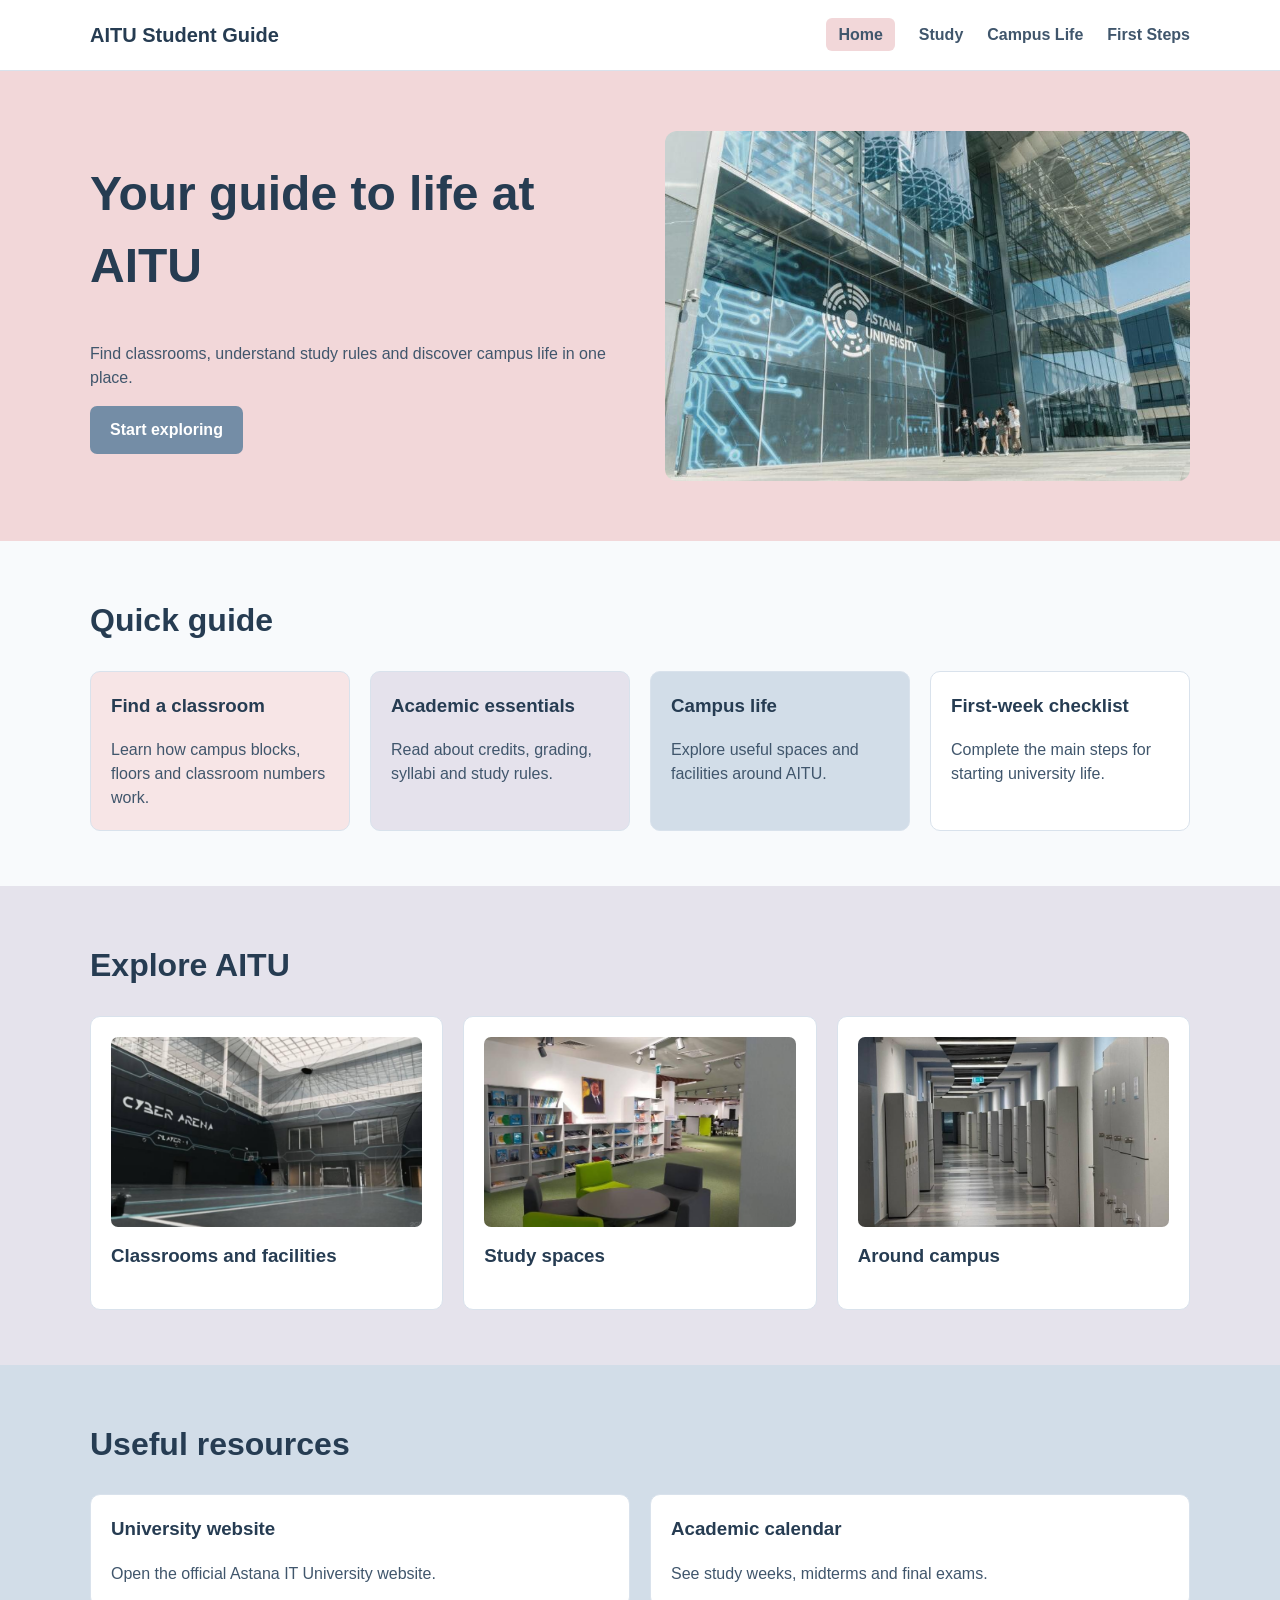
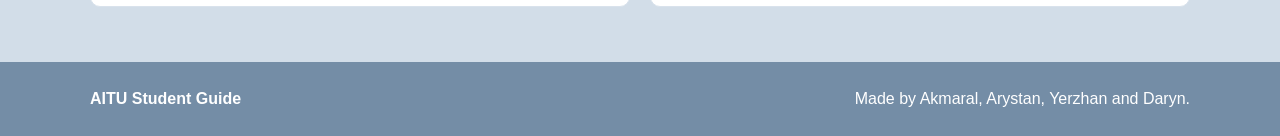
==== index.html @ d8300588 "Arystan. Respnsive.css Adding respnsive css to all pages, so on phone and tablet it will be user-fri" ====
<!DOCTYPE html>
<html lang="en">
<head>
  <meta charset="UTF-8">
  <meta name="viewport" content="width=device-width, initial-scale=1.0">
  <meta name="description" content="A student guide to studying and campus life at Astana IT University.">
  <title>Home | AITU Student Guide</title>
  <link rel="stylesheet" href="css/style.css">
  <link rel="stylesheet" href="css/responsive.css">
</head>
<body>
 
  <header class="site-header">
    <div class="container header-inner">
      <a class="logo" href="index.html">AITU Student Guide</a>

      <nav aria-label="Main navigation">
        <ul class="nav-list">
          <li><a class="active" href="index.html">Home</a></li>
          <li><a href="study.html">Study</a></li>
          <li><a href="campus.html">Campus Life</a></li>
          <li><a href="start.html">First Steps</a></li>
        </ul>
      </nav>
    </div>
  </header>
  <main>
    
    <section class="hero">
      <div class="container hero-inner">
        <div class="hero-text">
          <h1>Your guide to life at AITU</h1>
          <p>Find classrooms, understand study rules and discover campus life in one place.</p>
          <a class="button" href="start.html">Start exploring</a>
        </div>

        <div class="hero-image">
          <img src="images/campus-exterior.jpg" alt="The entrance to Astana IT University">
        </div>
      </div>
    </section>

    <section class="section">
      <div class="container">
        <h2>Quick guide</h2>

        <div class="grid grid-4">
          <a class="card card-link card-pink" href="campus.html#classrooms">
            <h3>Find a classroom</h3>
            <p>Learn how campus blocks, floors and classroom numbers work.</p>
          </a>

          <a class="card card-link card-lavender" href="study.html">
            <h3>Academic essentials</h3>
            <p>Read about credits, grading, syllabi and study rules.</p>
          </a>

          <a class="card card-link card-blue" href="campus.html">
            <h3>Campus life</h3>
            <p>Explore useful spaces and facilities around AITU.</p>
          </a>

          <a class="card card-link" href="start.html#checklist">
            <h3>First-week checklist</h3>
            <p>Complete the main steps for starting university life.</p>
          </a>
        </div>
      </div>
    </section>
  
  <section class="section section-lavender">
      <div class="container">
        <h2>Explore AITU</h2>

        <div class="grid grid-3">
          <article class="card">
            <img src="images/cyber-arena.jpg" alt="Cyber Arena sports hall at AITU">
            <h3>Classrooms and facilities</h3>
          </article>

          <article class="card">
            <img src="images/study-space.jpg" alt="Library and study space at AITU">
            <h3>Study spaces</h3>
          </article>

          <article class="card">
            <img src="images/campus-hallway.jpg" alt="Hallway inside the AITU campus">
            <h3>Around campus</h3>
          </article>
        </div>
      </div>
    </section>

    <section class="section section-blue">
      <div class="container">
        <h2>Useful resources</h2>

        <div class="resource-links">
          <a class="card card-link" href="https://astanait.edu.kz/" target="_blank" rel="noopener">
            <h3>University website</h3>
            <p>Open the official Astana IT University website.</p>
          </a>

          <a class="card card-link" href="study.html#calendar">
            <h3>Academic calendar</h3>
            <p>See study weeks, midterms and final exams.</p>
          </a>
        </div>
      </div>
    </section>
  </main>

  <footer class="site-footer">
    <div class="container footer-inner">
      <strong>AITU Student Guide</strong>
      <p>Made by Akmaral, Arystan, Yerzhan and Daryn.</p>
    </div>
  </footer>
</body>
</html>
---- css/style.css ----
* {
  box-sizing: border-box;
}

body {
  margin: 0;
  color: #40566c;
  background-color: #f8fafc;
  font-family: Arial, sans-serif;
  line-height: 1.5;
}

h1,
h2,
h3 {
  margin-top: 0;
  color: #263c52;
}

h1 {
  font-size: 48px;
}

h2 {
  font-size: 32px;
}

p {
  margin-top: 0;
}

a {
  color: inherit;
}

img {
  display: block;
  width: 100%;
  object-fit: cover;
}

.container {
  width: 90%;
  max-width: 1100px;
  margin: 0 auto;
}

.section {
  padding: 55px 0;
}

.site-header {
  background-color: #ffffff;
  border-bottom: 1px solid #d9e2ec;
}

.header-inner {
  display: flex;
  align-items: center;
  justify-content: space-between;
  min-height: 70px;
  gap: 25px;
}

.logo {
  color: #263c52;
  font-size: 20px;
  font-weight: bold;
  text-decoration: none;
}

.nav-list {
  display: flex;
  flex-wrap: wrap;
  margin: 0;
  padding: 0;
  gap: 24px;
  list-style: none;
}

.nav-list a {
  font-weight: bold;
  text-decoration: none;
}

.nav-list a:hover,
.nav-list a:focus {
  color: #748da6;
}

.nav-list .active {
  padding: 8px 12px;
  background-color: #f2d7d9;
  border-radius: 6px;
}

.hero {
  padding: 60px 0;
  background-color: #f2d7d9;
}

.hero-inner {
  display: flex;
  align-items: center;
  gap: 50px;
}

.hero-text,
.hero-image {
  flex: 1;
}

.hero-image img {
  height: 350px;
  border-radius: 12px;
}

.button {
  display: inline-block;
  padding: 12px 20px;
  color: #ffffff;
  background-color: #748da6;
  border-radius: 7px;
  font-weight: bold;
  text-decoration: none;
}

.button:hover,
.button:focus {
  background-color: #263c52;
}

.grid {
  display: grid;
  gap: 20px;
}

.grid-3 {
  grid-template-columns: repeat(3, 1fr);
}

.grid-4 {
  grid-template-columns: repeat(4, 1fr);
}

.card {
  padding: 20px;
  background-color: #ffffff;
  border: 1px solid #d9e2ec;
  border-radius: 10px;
}

.card img {
  height: 190px;
  margin-bottom: 15px;
  border-radius: 7px;
}

.card-link {
  text-decoration: none;
}

.card-link:hover,
.card-link:focus {
  border-color: #748da6;
}

.card p:last-child {
  margin-bottom: 0;
}

.card-pink {
  background-color: #f7e5e6;
}

.card-lavender {
  background-color: #e5e2ec;
}

.card-blue {
  background-color: #d2dde8;
}

.icon {
  display: inline-block;
  margin-bottom: 10px;
  color: #263c52;
  font-size: 30px;
}

.info-row {
  display: flex;
  align-items: center;
  gap: 15px;
}

.resource-links {
  display: flex;
  gap: 20px;
}

.resource-links .card {
  flex: 1;
}

.section-lavender {
  background-color: #e5e3ec;
}

.section-blue {
  background-color: #d2dde8;
}

.site-footer {
  padding: 25px 0;
  color: #ffffff;
  background-color: #748da6;
}

.footer-inner {
  display: flex;
  align-items: center;
  justify-content: space-between;
  gap: 20px;
}

.site-footer p {
  margin: 0;
}

:focus-visible {
  outline: 3px solid #263c52;
  outline-offset: 3px;
}

.calendar-grid {
  display: grid;
  grid-template-columns: repeat(5, 1fr);
  gap: 15px;
}

.calendar-item,
.grade-item {
  padding: 20px;
  background-color: #ffffff;
  border: 1px solid #d9e2ec;
  border-radius: 10px;
}

.grade-grid {
  display: grid;
  grid-template-columns: repeat(4, 1fr);
  gap: 15px;
}

.grade-result {
  color: #ffffff;
  background-color: #748da6;
}

.grade-result h3 {
  color: #ffffff;
}

.study-columns {
  display: grid;
  grid-template-columns: 1fr 1fr;
  gap: 25px;
}

.campus-grid {
  display: grid;
  grid-template-columns: repeat(3, 1fr);
  gap: 20px;
}

.campus-card img {
  height: 220px;
  border-radius: 8px;
}

.map-layout {
  display: grid;
  grid-template-columns: 2fr 1fr;
  gap: 25px;
}

.map-layout .map-image {
  height: auto;
  border-radius: 8px;
}

.campus-list {
  margin: 0;
  padding-left: 20px;
}

.campus-list li {
  margin-bottom: 10px;
}

.steps-grid {
  display: grid;
  grid-template-columns: repeat(3, 1fr);
  gap: 18px;
}

.step-card {
  padding: 20px;
  background-color: #ffffff;
  border: 1px solid #d9e2ec;
  border-radius: 10px;
}

.platform-grid,
.answers-grid {
  display: grid;
  grid-template-columns: repeat(3, 1fr);
  gap: 20px;
}

.help-grid {
  display: grid;
  grid-template-columns: repeat(4, 1fr);
  gap: 20px;
}
---- css/responsive.css ----
@media (max-width: 900px) {
  .hero-inner {
    gap: 30px;
  }

  .grid-4 {
    grid-template-columns: repeat(2, 1fr);
  }

  .footer-inner {
    flex-wrap: wrap;
  }
}

@media (max-width: 600px) {
  h1 {
    font-size: 34px;
  }

  h2 {
    font-size: 26px;
  }

  .section {
    padding: 40px 0;
  }

  .header-inner {
    flex-direction: column;
    padding: 15px 0;
  }

  .nav-list {
    justify-content: center;
    gap: 12px;
  }

  .hero {
    padding: 40px 0;
  }

  .hero-inner {
    flex-direction: column;
    align-items: stretch;
  }

  .hero-image img {
    height: 230px;
  }

  .grid-3,
  .grid-4 {
    grid-template-columns: 1fr;
  }

  .resource-links {
    flex-direction: column;
  }

  .footer-inner {
    flex-direction: column;
    align-items: center;
    text-align: center;
  }
}

@media (max-width: 900px) {
  .calendar-grid {
    grid-template-columns: repeat(3, 1fr);
  }

  .grade-grid {
    grid-template-columns: repeat(2, 1fr);
  }

  .study-columns {
    grid-template-columns: 1fr;
  }
}

@media (max-width: 600px) {
  .calendar-grid,
  .grade-grid {
    grid-template-columns: 1fr;
  }
}

@media (max-width: 900px) {
  .campus-grid {
    grid-template-columns: repeat(2, 1fr);
  }

  .map-layout {
    grid-template-columns: 1fr;
  }
}

@media (max-width: 600px) {
  .campus-grid {
    grid-template-columns: 1fr;
  }
}

@media (max-width: 900px) {
  .steps-grid,
  .help-grid {
    grid-template-columns: repeat(2, 1fr);
  }
}

@media (max-width: 600px) {
  .steps-grid,
  .platform-grid,
  .help-grid,
  .answers-grid {
    grid-template-columns: 1fr;
  }
}
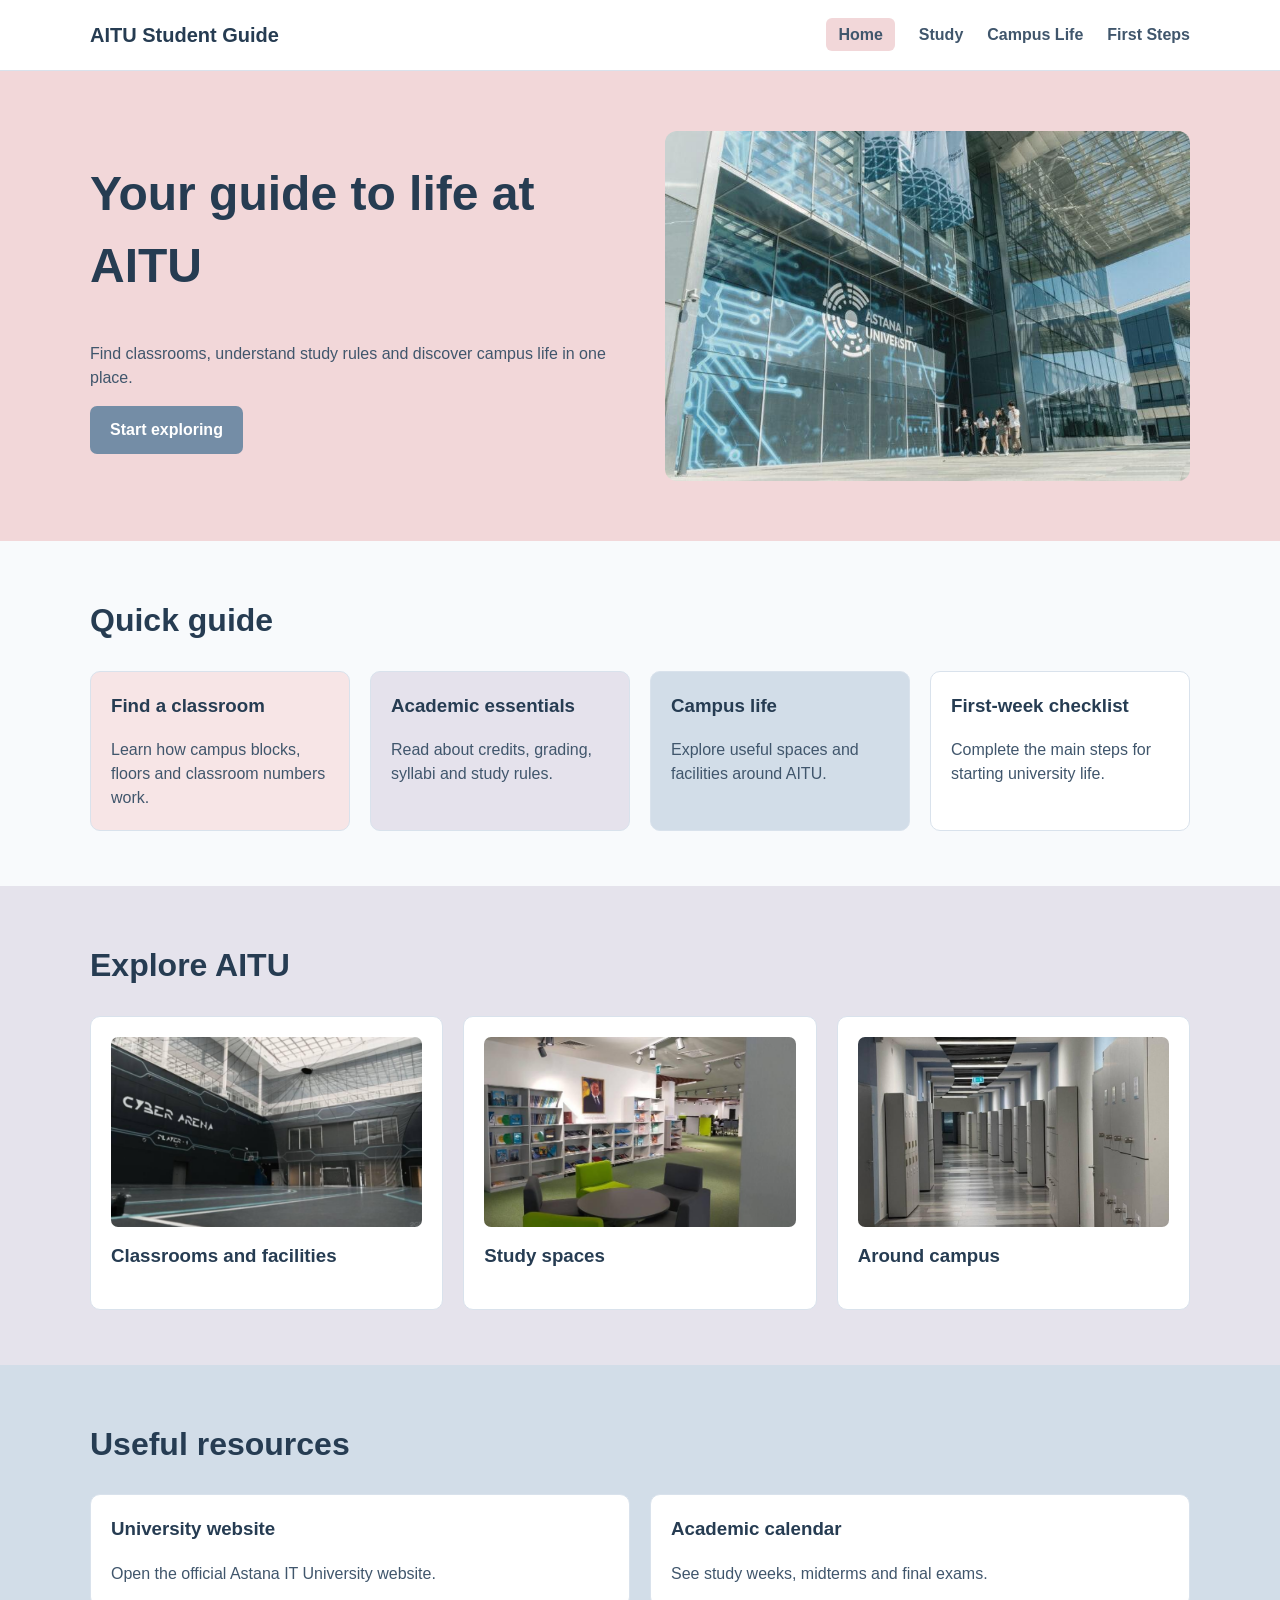
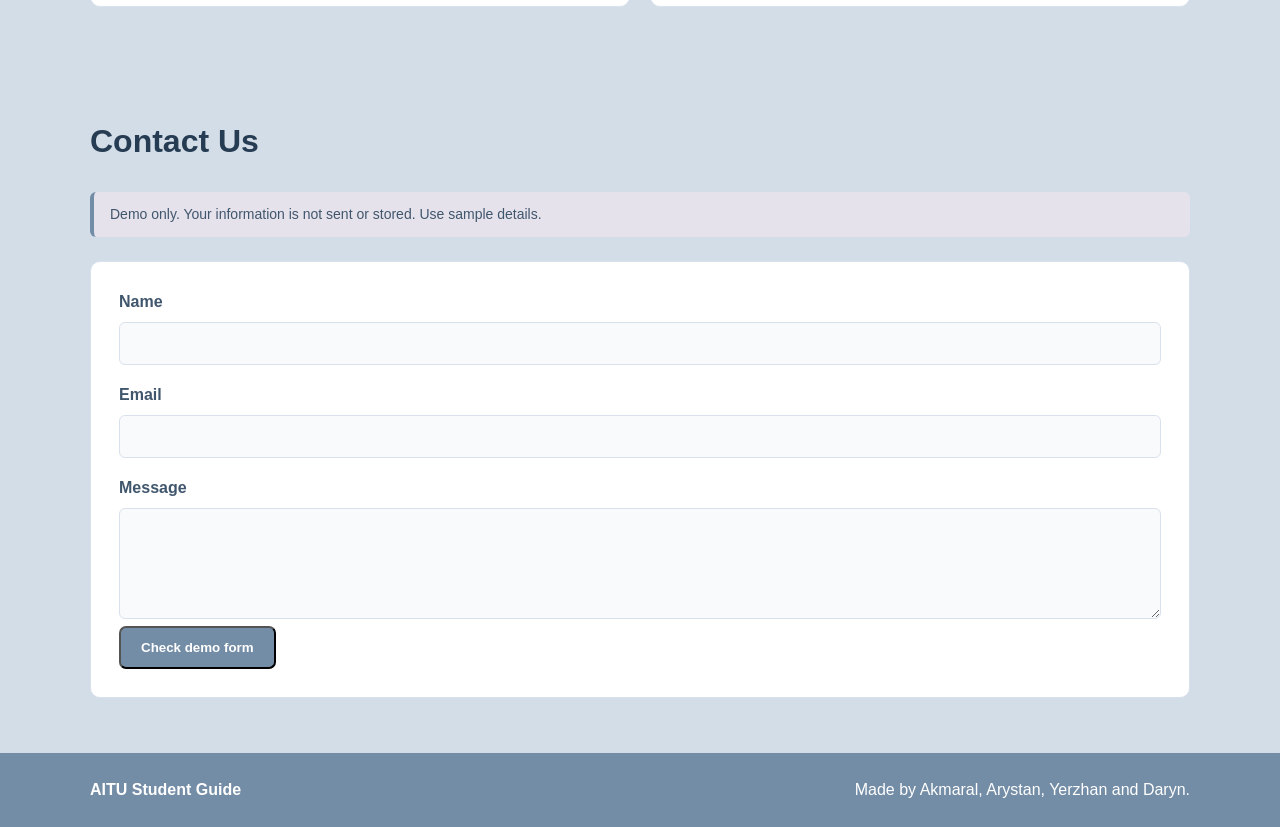
==== commit 5ced8249: "added contact us form Yerzhan Input and stylized css for buttons and section form Contact us" ====
--- a/index.html
+++ b/index.html
@@ -108,6 +108,26 @@
         </div>
       </div>
     </section>
+
+    <section class="section section-blue">
+      <div class="container">
+        <h2>Contact Us</h2>
+        <p id="demo-note">Demo only. Your information is not sent or stored. Use sample details.</p>
+
+        <form class="contact-form" action="demo-result.html" method="get" aria-describedby="demo-note">
+          <label for="full-name">Name</label>
+          <input id="full-name" type="text" autocomplete="name" required>
+
+          <label for="email">Email</label>
+          <input id="email" type="email" autocomplete="email" required>
+
+          <label for="message">Message</label>
+          <textarea id="message" rows="5" required></textarea>
+
+          <button type="submit" class="button">Check demo form</button>
+        </form>
+      </div>
+    </section>
   </main>
 
   <footer class="site-footer">
--- a/css/style.css
+++ b/css/style.css
@@ -324,3 +324,46 @@
   grid-template-columns: repeat(4, 1fr);
   gap: 20px;
 }
+
+.contact-form {
+  padding: 28px;
+  background-color: #ffffff;
+  border: 1px solid #d9e2ec;
+  border-radius: 10px;
+}
+
+.contact-form label {
+  display: block;
+  margin-top: 18px;
+  margin-bottom: 8px;
+  font-weight: bold;
+}
+
+.contact-form label:first-of-type {
+  margin-top: 0;
+}
+
+.contact-form input,
+.contact-form textarea {
+  width: 100%;
+  padding: 12px 14px;
+  font-family: inherit;
+  font-size: 15px;
+  color: #40566c;
+  background-color: #f8fafc;
+  border: 1px solid #d9e2ec;
+  border-radius: 6px;
+}
+
+.contact-form textarea {
+  resize: vertical;
+}
+
+#demo-note {
+  margin-bottom: 24px;
+  padding: 12px 16px;
+  font-size: 14px;
+  background-color: #e5e2ec;
+  border-left: 4px solid #748da6;
+  border-radius: 6px;
+}
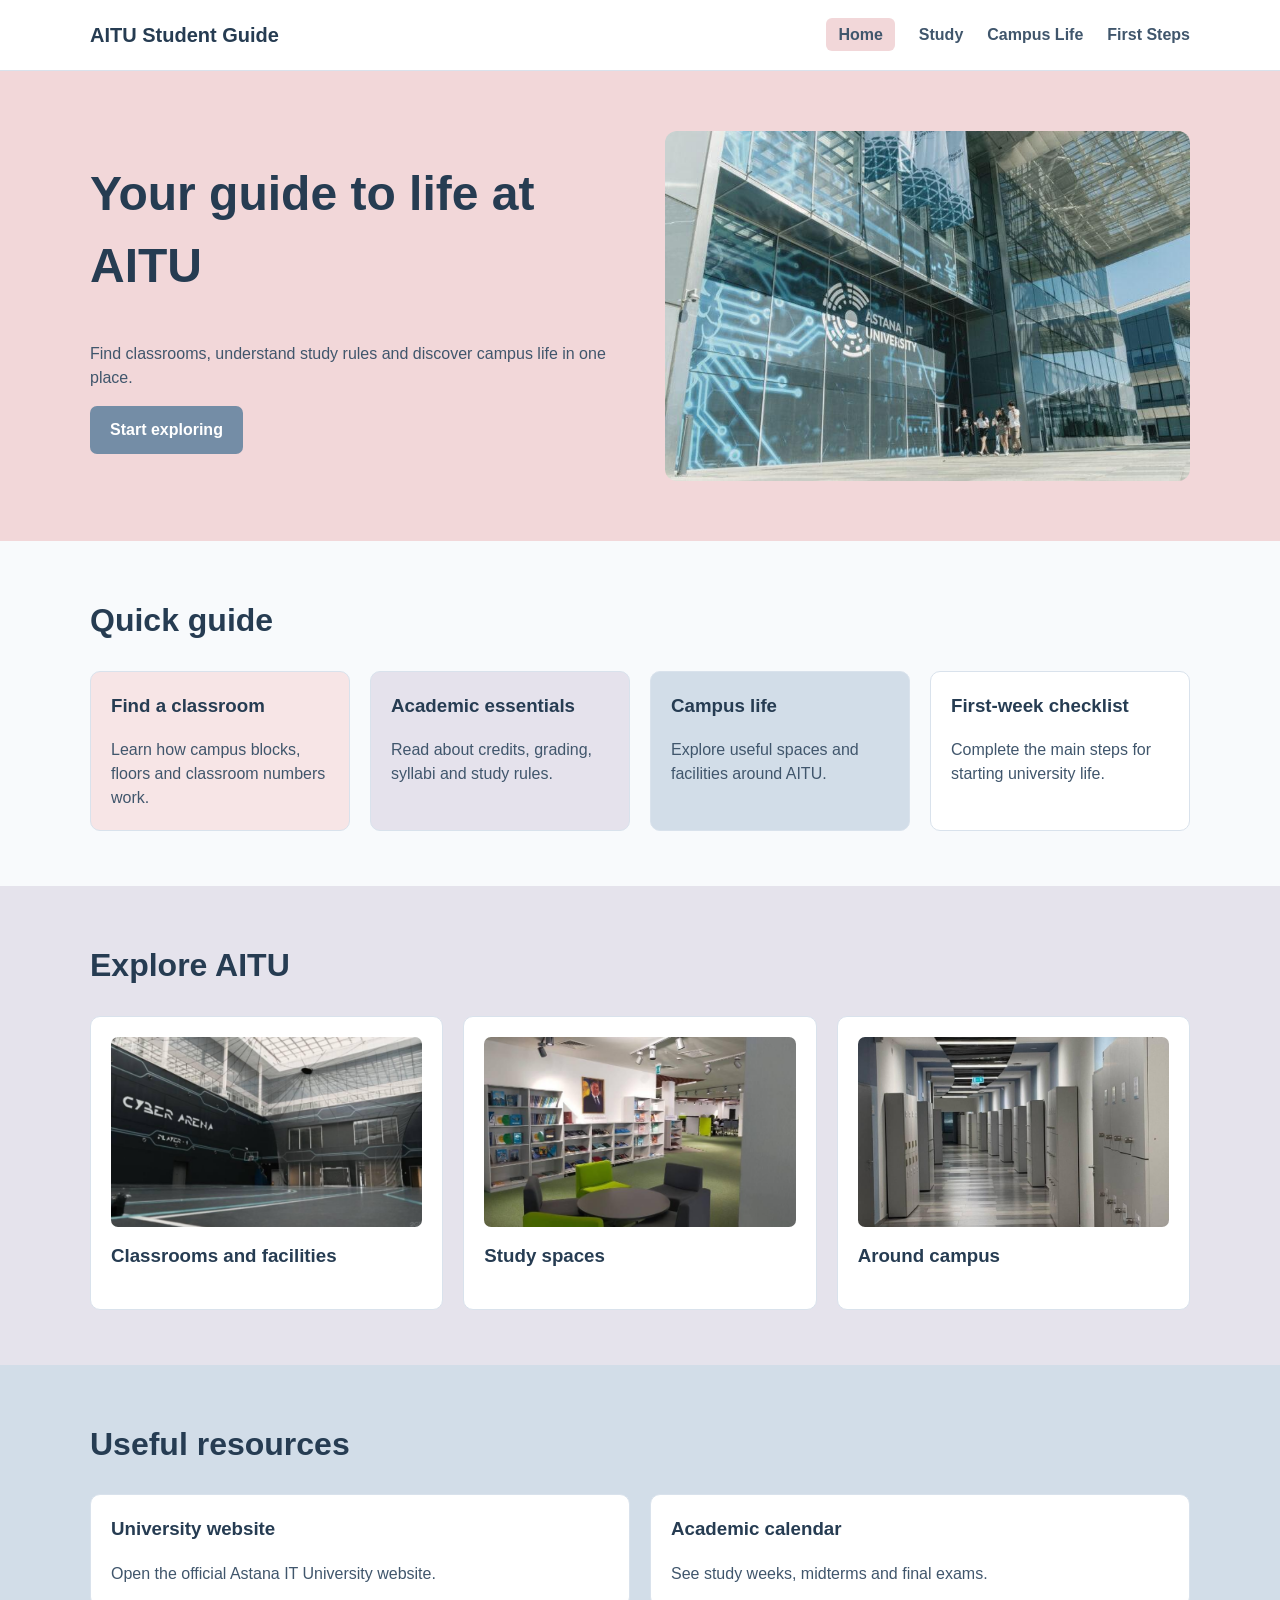
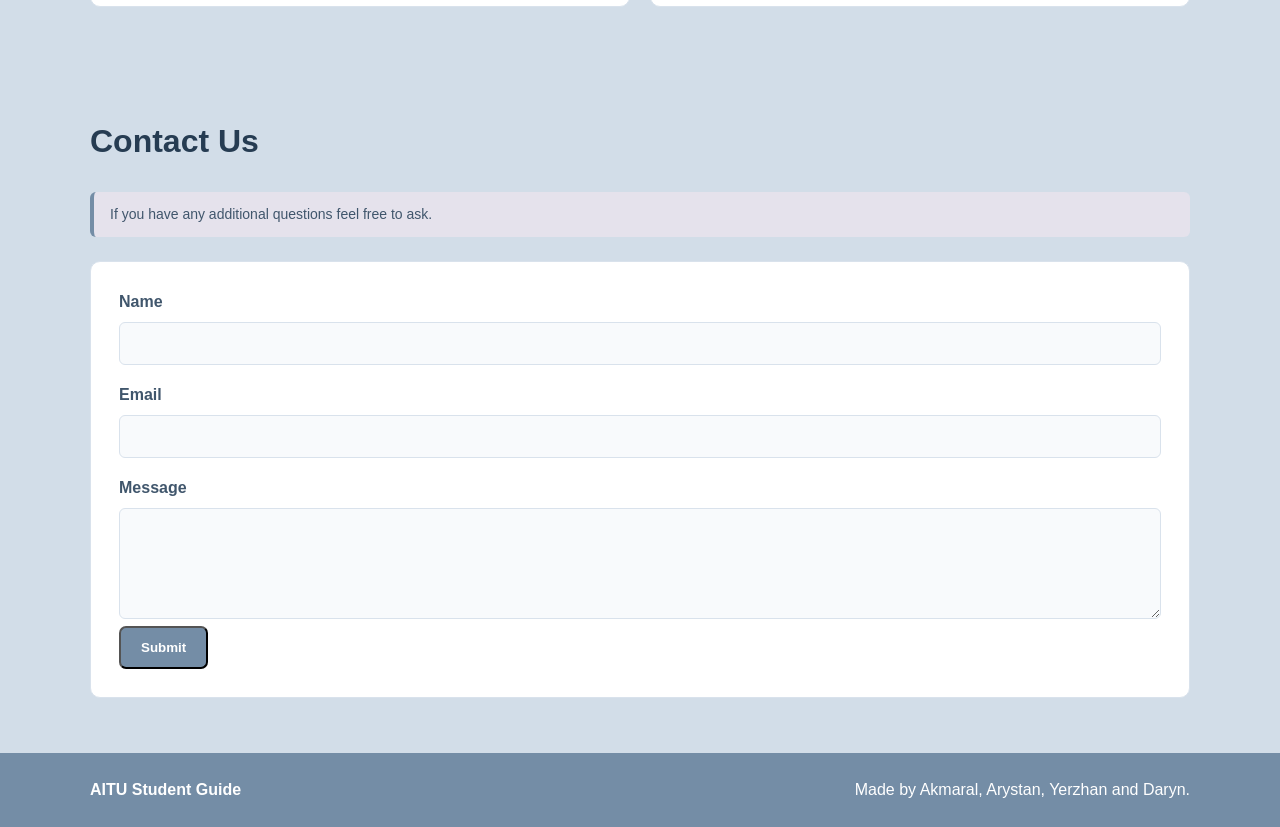
==== commit 356108b4: "Yerzhan Added appropriate information to form" ====
--- a/index.html
+++ b/index.html
@@ -112,7 +112,7 @@
     <section class="section section-blue">
       <div class="container">
         <h2>Contact Us</h2>
-        <p id="demo-note">Demo only. Your information is not sent or stored. Use sample details.</p>
+        <p id="demo-note">If you have any additional questions feel free to ask.</p>
 
         <form class="contact-form" action="demo-result.html" method="get" aria-describedby="demo-note">
           <label for="full-name">Name</label>
@@ -124,7 +124,7 @@
           <label for="message">Message</label>
           <textarea id="message" rows="5" required></textarea>
 
-          <button type="submit" class="button">Check demo form</button>
+          <button type="submit" class="button">Submit</button>
         </form>
       </div>
     </section>
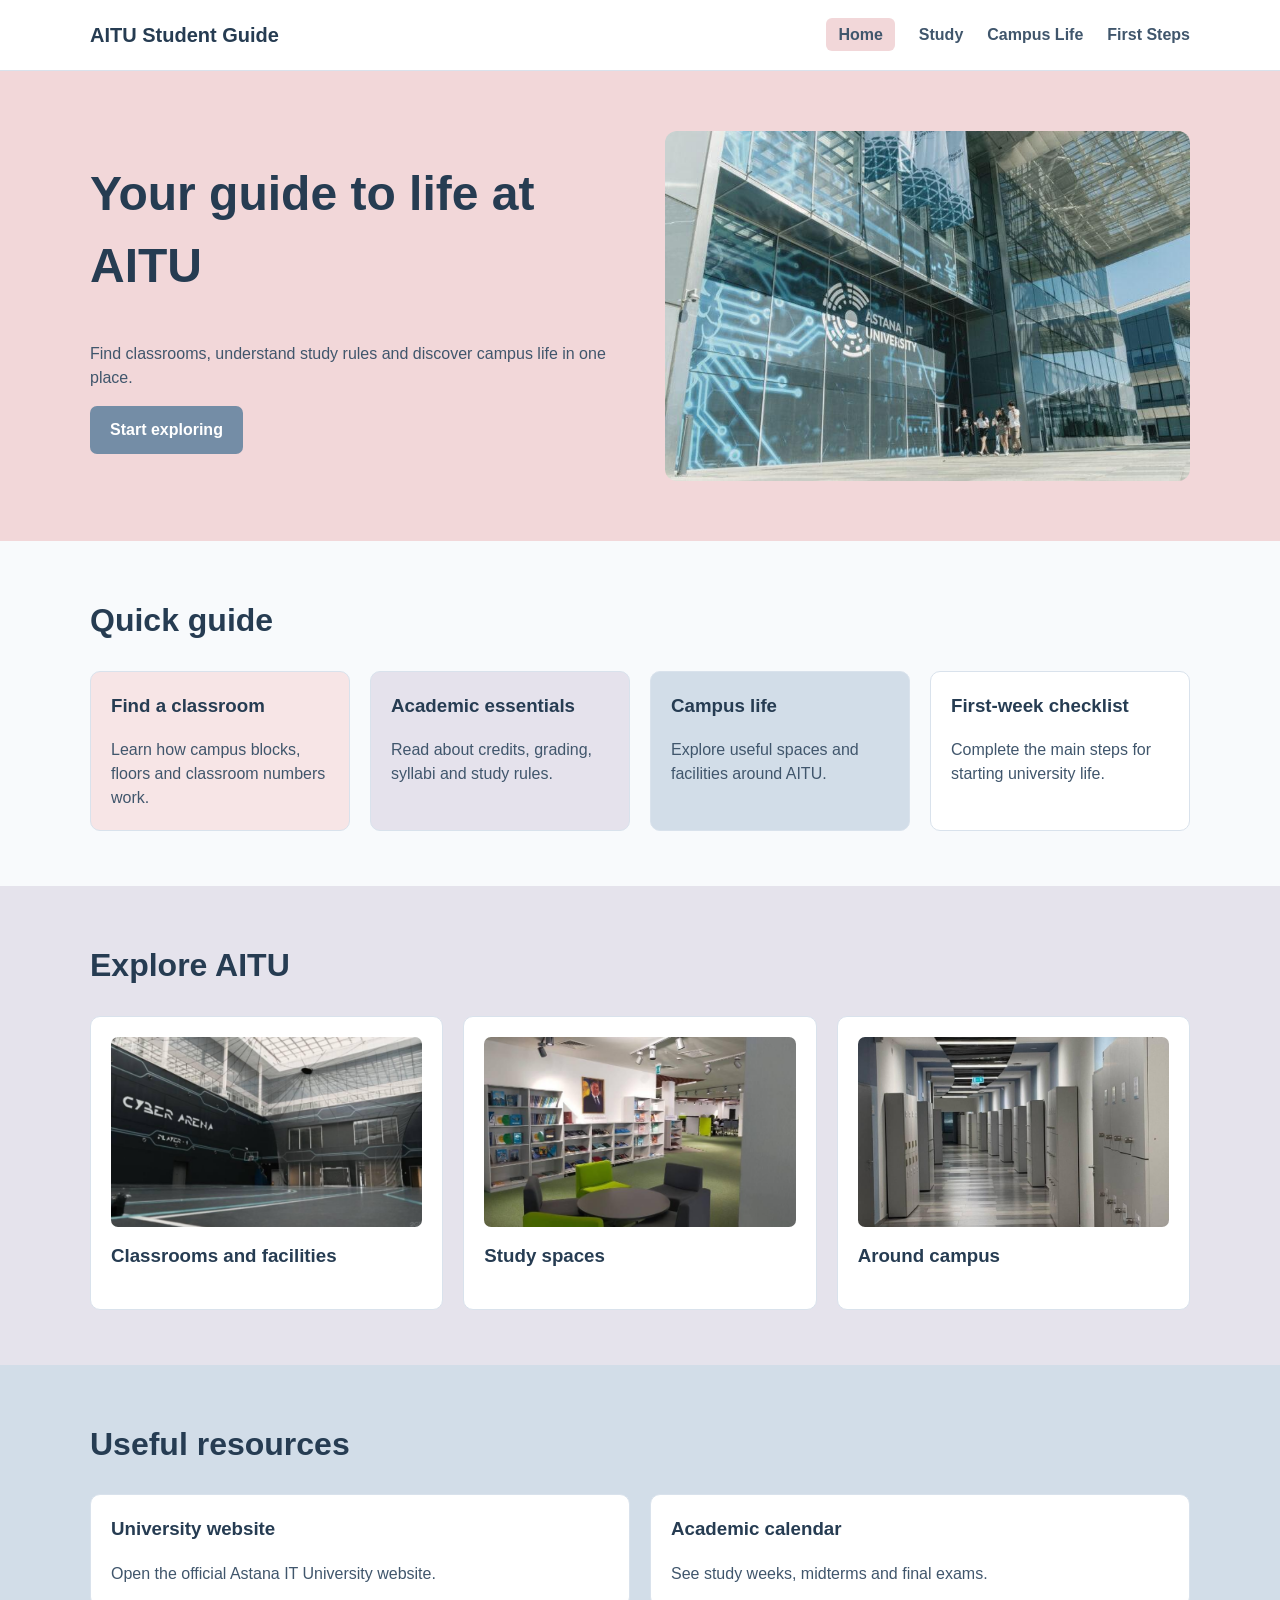
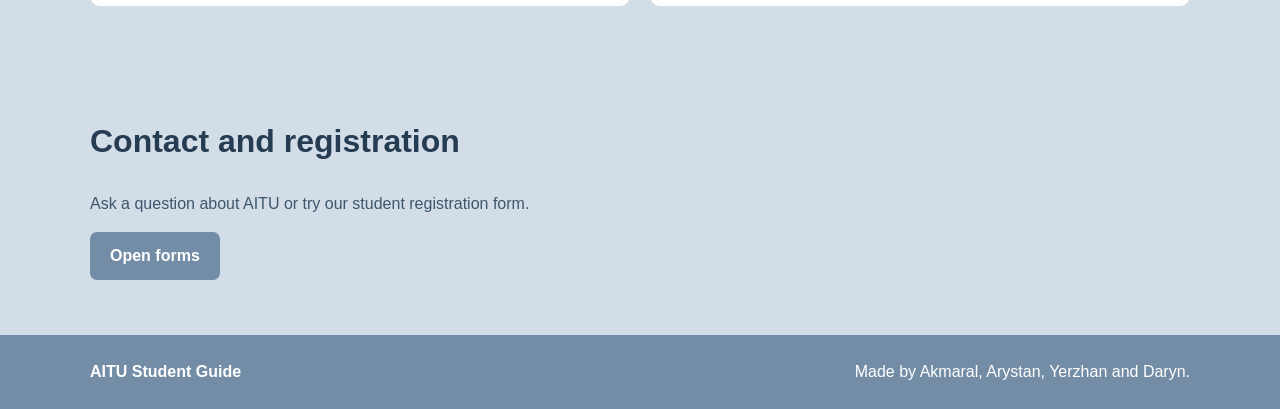
==== commit 0564a94e: "Team and Arystan part" ====
--- a/index.html
+++ b/index.html
@@ -110,24 +110,12 @@
     </section>
 
     <section class="section section-blue">
-      <div class="container">
-        <h2>Contact Us</h2>
-        <p id="demo-note">If you have any additional questions feel free to ask.</p>
-
-        <form class="contact-form" action="demo-result.html" method="get" aria-describedby="demo-note">
-          <label for="full-name">Name</label>
-          <input id="full-name" type="text" autocomplete="name" required>
-
-          <label for="email">Email</label>
-          <input id="email" type="email" autocomplete="email" required>
-
-          <label for="message">Message</label>
-          <textarea id="message" rows="5" required></textarea>
-
-          <button type="submit" class="button">Submit</button>
-        </form>
-      </div>
-    </section>
+  <div class="container">
+    <h2>Contact and registration</h2>
+    <p>Ask a question about AITU or try our student registration form.</p>
+    <a class="button" href="forms.html">Open forms</a>
+  </div>
+</section>
   </main>
 
   <footer class="site-footer">
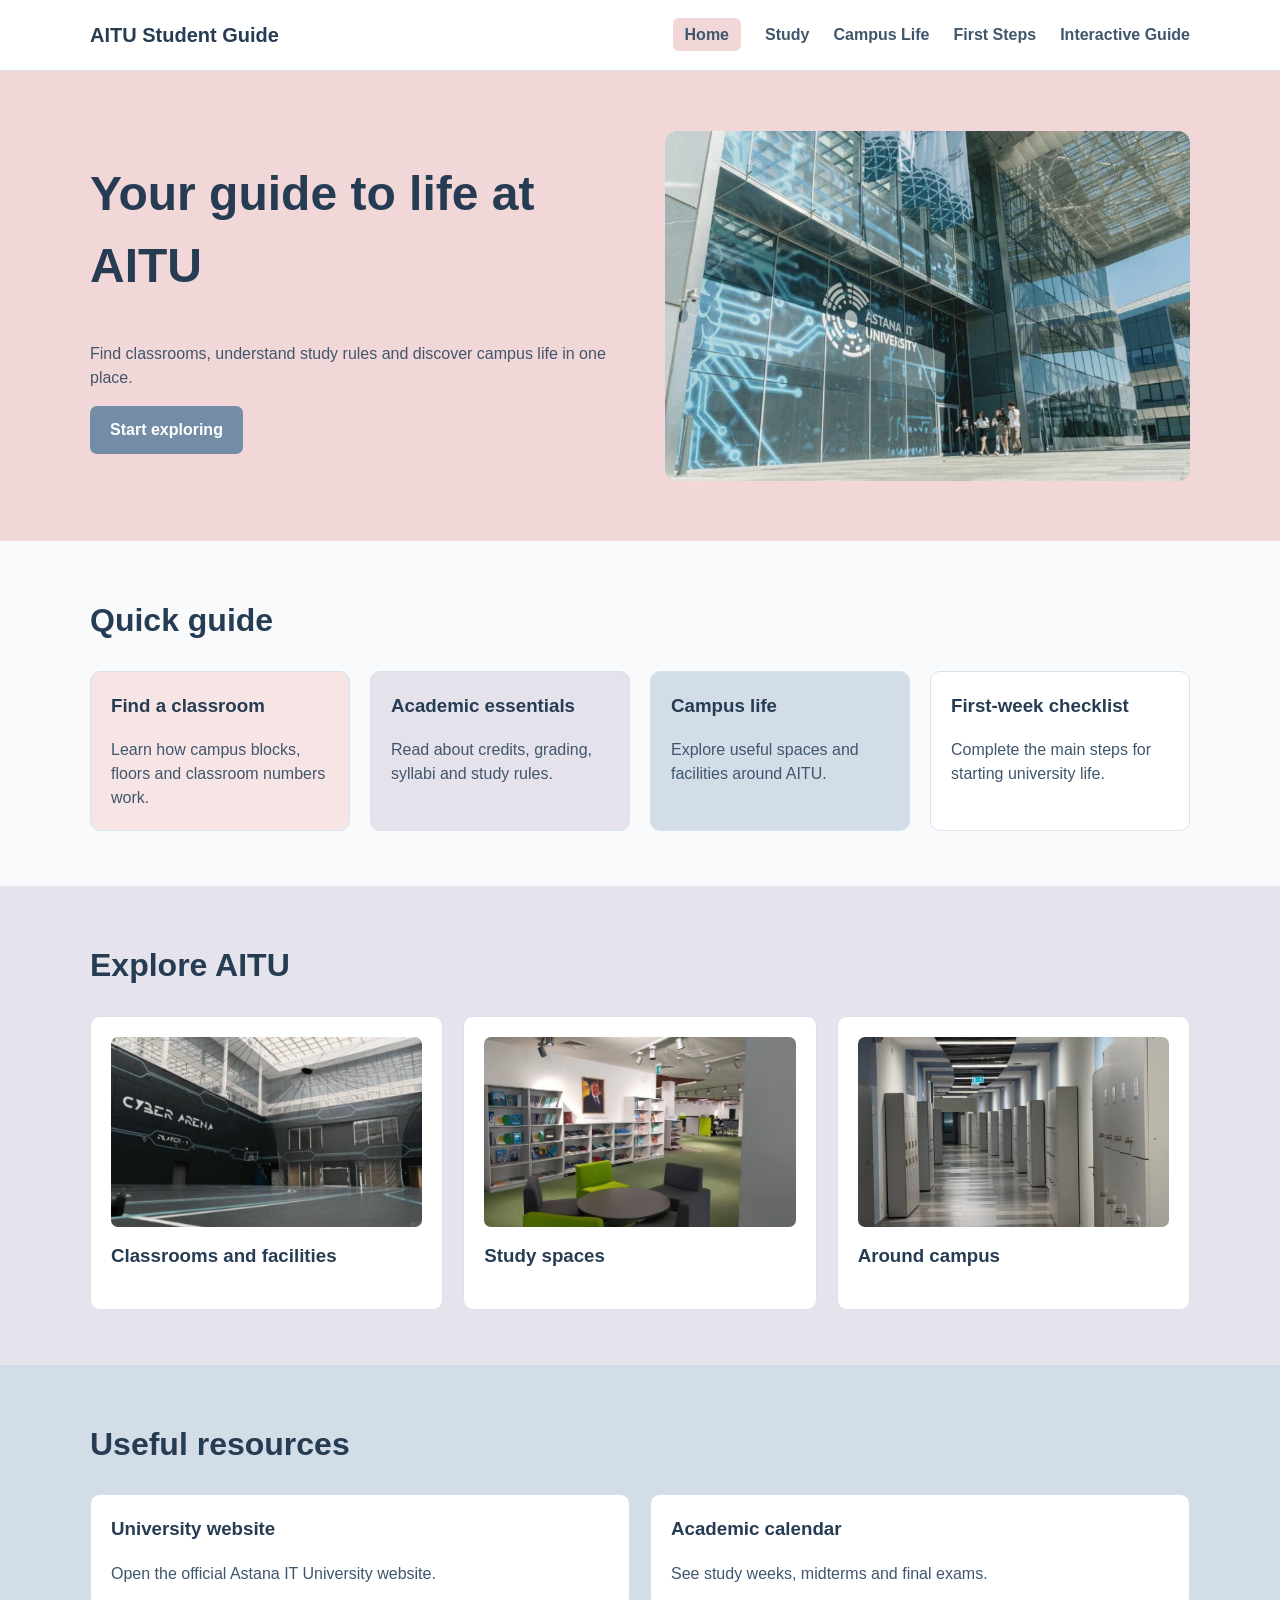
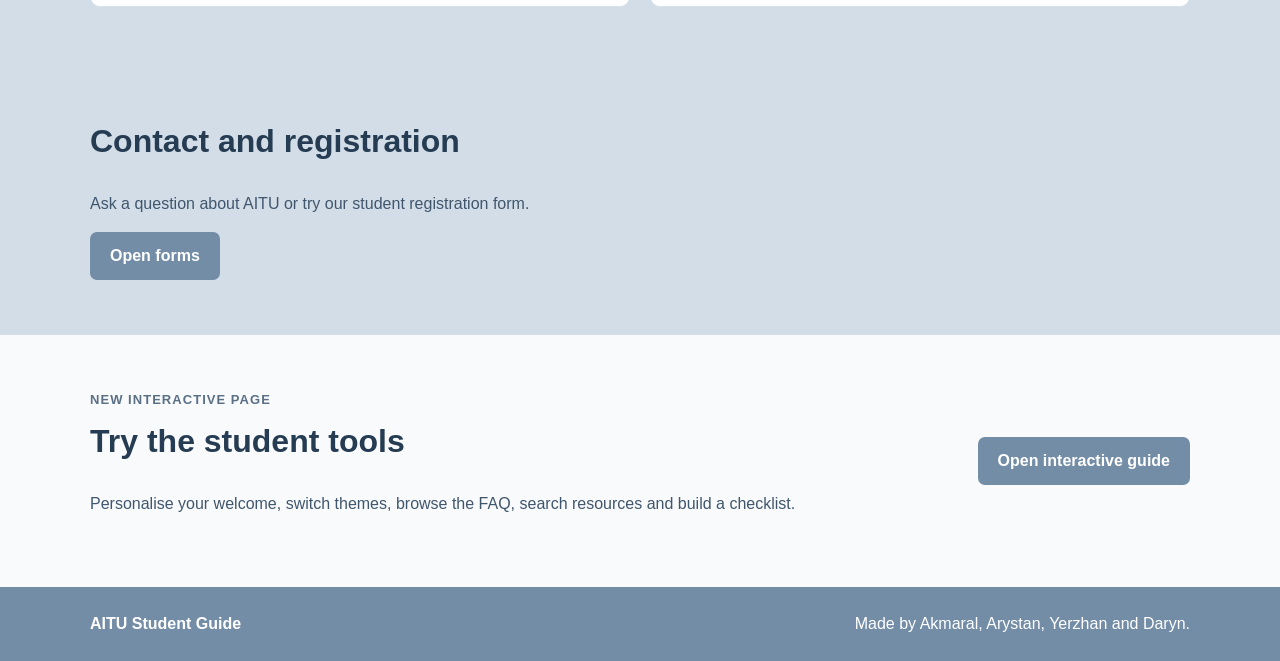
==== commit 4e0fad0b: "ass 5" ====
--- a/index.html
+++ b/index.html
@@ -20,6 +20,7 @@
           <li><a href="study.html">Study</a></li>
           <li><a href="campus.html">Campus Life</a></li>
           <li><a href="start.html">First Steps</a></li>
+          <li><a href="interactive.html">Interactive Guide</a></li>
         </ul>
       </nav>
     </div>
@@ -116,6 +117,17 @@
     <a class="button" href="forms.html">Open forms</a>
   </div>
 </section>
+
+    <section class="section">
+      <div class="container interactive-callout">
+        <div>
+          <p class="task-label">New interactive page</p>
+          <h2>Try the student tools</h2>
+          <p>Personalise your welcome, switch themes, browse the FAQ, search resources and build a checklist.</p>
+        </div>
+        <a class="button" href="interactive.html">Open interactive guide</a>
+      </div>
+    </section>
   </main>
 
   <footer class="site-footer">
--- a/css/style.css
+++ b/css/style.css
@@ -366,4 +366,336 @@
   background-color: #e5e2ec;
   border-left: 4px solid #748da6;
   border-radius: 6px;
-}+}
+
+/* Assignment 5 Part 1 interactive page */
+.interactive-hero {
+  padding: 72px 0;
+  background: linear-gradient(135deg, #f2d7d9 0%, #e5e3ec 55%, #d2dde8 100%);
+}
+
+.interactive-hero-inner,
+.interactive-callout {
+  display: flex;
+  align-items: center;
+  justify-content: space-between;
+  gap: 40px;
+}
+
+.interactive-hero-inner > div,
+.interactive-callout > div {
+  max-width: 720px;
+}
+
+.eyebrow,
+.task-label,
+.card-kicker {
+  margin-bottom: 8px;
+  color: #5b7085;
+  font-size: 13px;
+  font-weight: bold;
+  letter-spacing: 0.08em;
+  text-transform: uppercase;
+}
+
+.theme-button {
+  flex: 0 0 auto;
+  border: 0;
+  cursor: pointer;
+  font: inherit;
+}
+
+.feature-layout {
+  display: grid;
+  grid-template-columns: minmax(0, 0.8fr) minmax(0, 1.2fr);
+  align-items: start;
+  gap: 48px;
+}
+
+.feature-heading p:last-child,
+.section-intro > p:last-child {
+  max-width: 680px;
+}
+
+.interactive-panel {
+  padding: 28px;
+  background-color: #ffffff;
+  border: 1px solid #d9e2ec;
+  border-radius: 12px;
+  box-shadow: 0 12px 30px rgba(38, 60, 82, 0.08);
+}
+
+.interactive-panel label,
+.search-control label {
+  display: block;
+  margin-bottom: 8px;
+  color: #263c52;
+  font-weight: bold;
+}
+
+.control-row {
+  display: flex;
+  align-items: stretch;
+  gap: 12px;
+}
+
+.control-row input,
+.search-control input {
+  width: 100%;
+  min-width: 0;
+  padding: 12px 14px;
+  color: #263c52;
+  background-color: #f8fafc;
+  border: 1px solid #b7c6d4;
+  border-radius: 7px;
+  font: inherit;
+}
+
+.control-row .button {
+  flex: 0 0 auto;
+  border: 0;
+  cursor: pointer;
+  font: inherit;
+}
+
+.status-message {
+  min-height: 24px;
+  margin: 16px 0 0;
+  color: #334e68;
+}
+
+.theme-preview {
+  display: grid;
+  grid-template-columns: repeat(3, 52px);
+  align-items: center;
+  gap: 12px;
+}
+
+.theme-preview p {
+  grid-column: 1 / -1;
+  margin: 6px 0 0;
+}
+
+.theme-swatch {
+  display: block;
+  width: 52px;
+  height: 52px;
+  border: 1px solid #b7c6d4;
+  border-radius: 50%;
+}
+
+.theme-swatch-primary {
+  background-color: #f2d7d9;
+}
+
+.theme-swatch-secondary {
+  background-color: #d2dde8;
+}
+
+.theme-swatch-accent {
+  background-color: #748da6;
+}
+
+.section-intro {
+  margin-bottom: 28px;
+}
+
+.faq-list {
+  display: grid;
+  gap: 14px;
+}
+
+.faq-item {
+  overflow: hidden;
+  background-color: #ffffff;
+  border: 1px solid #d9e2ec;
+  border-radius: 10px;
+}
+
+.faq-item h3 {
+  margin: 0;
+}
+
+.faq-question {
+  display: flex;
+  width: 100%;
+  align-items: center;
+  justify-content: space-between;
+  gap: 20px;
+  padding: 18px 20px;
+  color: #263c52;
+  background-color: transparent;
+  border: 0;
+  cursor: pointer;
+  font: inherit;
+  font-weight: bold;
+  text-align: left;
+}
+
+.faq-question:hover {
+  background-color: #f7e5e6;
+}
+
+.faq-symbol {
+  flex: 0 0 auto;
+  font-size: 24px;
+  line-height: 1;
+}
+
+.faq-answer {
+  margin: 0;
+  padding: 0 20px 20px;
+}
+
+.search-heading {
+  display: grid;
+  grid-template-columns: minmax(0, 1fr) minmax(280px, 380px);
+  align-items: end;
+  gap: 36px;
+}
+
+.search-control {
+  width: 100%;
+}
+
+.result-count,
+.item-count {
+  margin: 0 0 18px;
+  color: #263c52;
+  font-weight: bold;
+}
+
+.no-results {
+  padding: 18px 20px;
+  background-color: #ffffff;
+  border: 1px dashed #748da6;
+  border-radius: 10px;
+  text-align: center;
+}
+
+.resource-card-grid {
+  display: grid;
+  grid-template-columns: repeat(3, 1fr);
+  gap: 18px;
+}
+
+.guide-card {
+  display: flex;
+  min-height: 230px;
+  flex-direction: column;
+}
+
+.guide-card[hidden] {
+  display: none;
+}
+
+.guide-card a {
+  margin-top: auto;
+  color: #405f7d;
+  font-weight: bold;
+}
+
+.dynamic-list {
+  display: grid;
+  margin: 0;
+  padding: 0;
+  gap: 10px;
+  list-style: none;
+}
+
+.dynamic-list li {
+  display: flex;
+  align-items: center;
+  justify-content: space-between;
+  gap: 18px;
+  padding: 12px 14px;
+  background-color: #f8fafc;
+  border: 1px solid #d9e2ec;
+  border-radius: 8px;
+}
+
+.remove-button {
+  padding: 8px 12px;
+  color: #263c52;
+  background-color: #f2d7d9;
+  border: 1px solid #d4b5b8;
+  border-radius: 6px;
+  cursor: pointer;
+  font: inherit;
+  font-weight: bold;
+}
+
+.remove-button:hover,
+.remove-button:focus {
+  background-color: #e8c6c9;
+}
+
+.dark-theme {
+  color: #dbe7f2;
+  background-color: #101b26;
+}
+
+.dark-theme h1,
+.dark-theme h2,
+.dark-theme h3,
+.dark-theme .logo,
+.dark-theme .interactive-panel label,
+.dark-theme .search-control label,
+.dark-theme .result-count,
+.dark-theme .item-count {
+  color: #f4f8fb;
+}
+
+.dark-theme .site-header,
+.dark-theme .interactive-panel,
+.dark-theme .faq-item,
+.dark-theme .guide-card,
+.dark-theme .no-results {
+  background-color: #172737;
+  border-color: #40566c;
+}
+
+.dark-theme .interactive-hero {
+  background: linear-gradient(135deg, #243647 0%, #2e3548 55%, #1f4154 100%);
+}
+
+.dark-theme .section-lavender,
+.dark-theme .section-blue {
+  background-color: #1d3042;
+}
+
+.dark-theme .eyebrow,
+.dark-theme .task-label,
+.dark-theme .card-kicker,
+.dark-theme .status-message {
+  color: #b8cee0;
+}
+
+.dark-theme .control-row input,
+.dark-theme .search-control input,
+.dark-theme .dynamic-list li {
+  color: #f4f8fb;
+  background-color: #101b26;
+  border-color: #56718a;
+}
+
+.dark-theme .faq-question {
+  color: #f4f8fb;
+}
+
+.dark-theme .faq-question:hover {
+  background-color: #24384a;
+}
+
+.dark-theme .guide-card a {
+  color: #b9d8f0;
+}
+
+.dark-theme .site-footer {
+  background-color: #0a131c;
+}
+
+.dark-theme .nav-list .active {
+  color: #263c52;
+  background-color: #f2d7d9;
+}
--- a/css/responsive.css
+++ b/css/responsive.css
@@ -108,6 +108,51 @@
   }
 }
 
+@media (max-width: 900px) {
+  .interactive-hero-inner,
+  .interactive-callout {
+    align-items: flex-start;
+    flex-direction: column;
+  }
+
+  .feature-layout,
+  .search-heading {
+    grid-template-columns: 1fr;
+    gap: 28px;
+  }
+
+  .resource-card-grid {
+    grid-template-columns: repeat(2, 1fr);
+  }
+}
+
+@media (max-width: 600px) {
+  .interactive-hero {
+    padding: 48px 0;
+  }
+
+  .control-row {
+    flex-direction: column;
+  }
+
+  .control-row .button {
+    width: 100%;
+  }
+
+  .resource-card-grid {
+    grid-template-columns: 1fr;
+  }
+
+  .interactive-panel {
+    padding: 22px;
+  }
+
+  .dynamic-list li {
+    align-items: stretch;
+    flex-direction: column;
+  }
+}
+
 @media (max-width: 600px) {
   .steps-grid,
   .platform-grid,
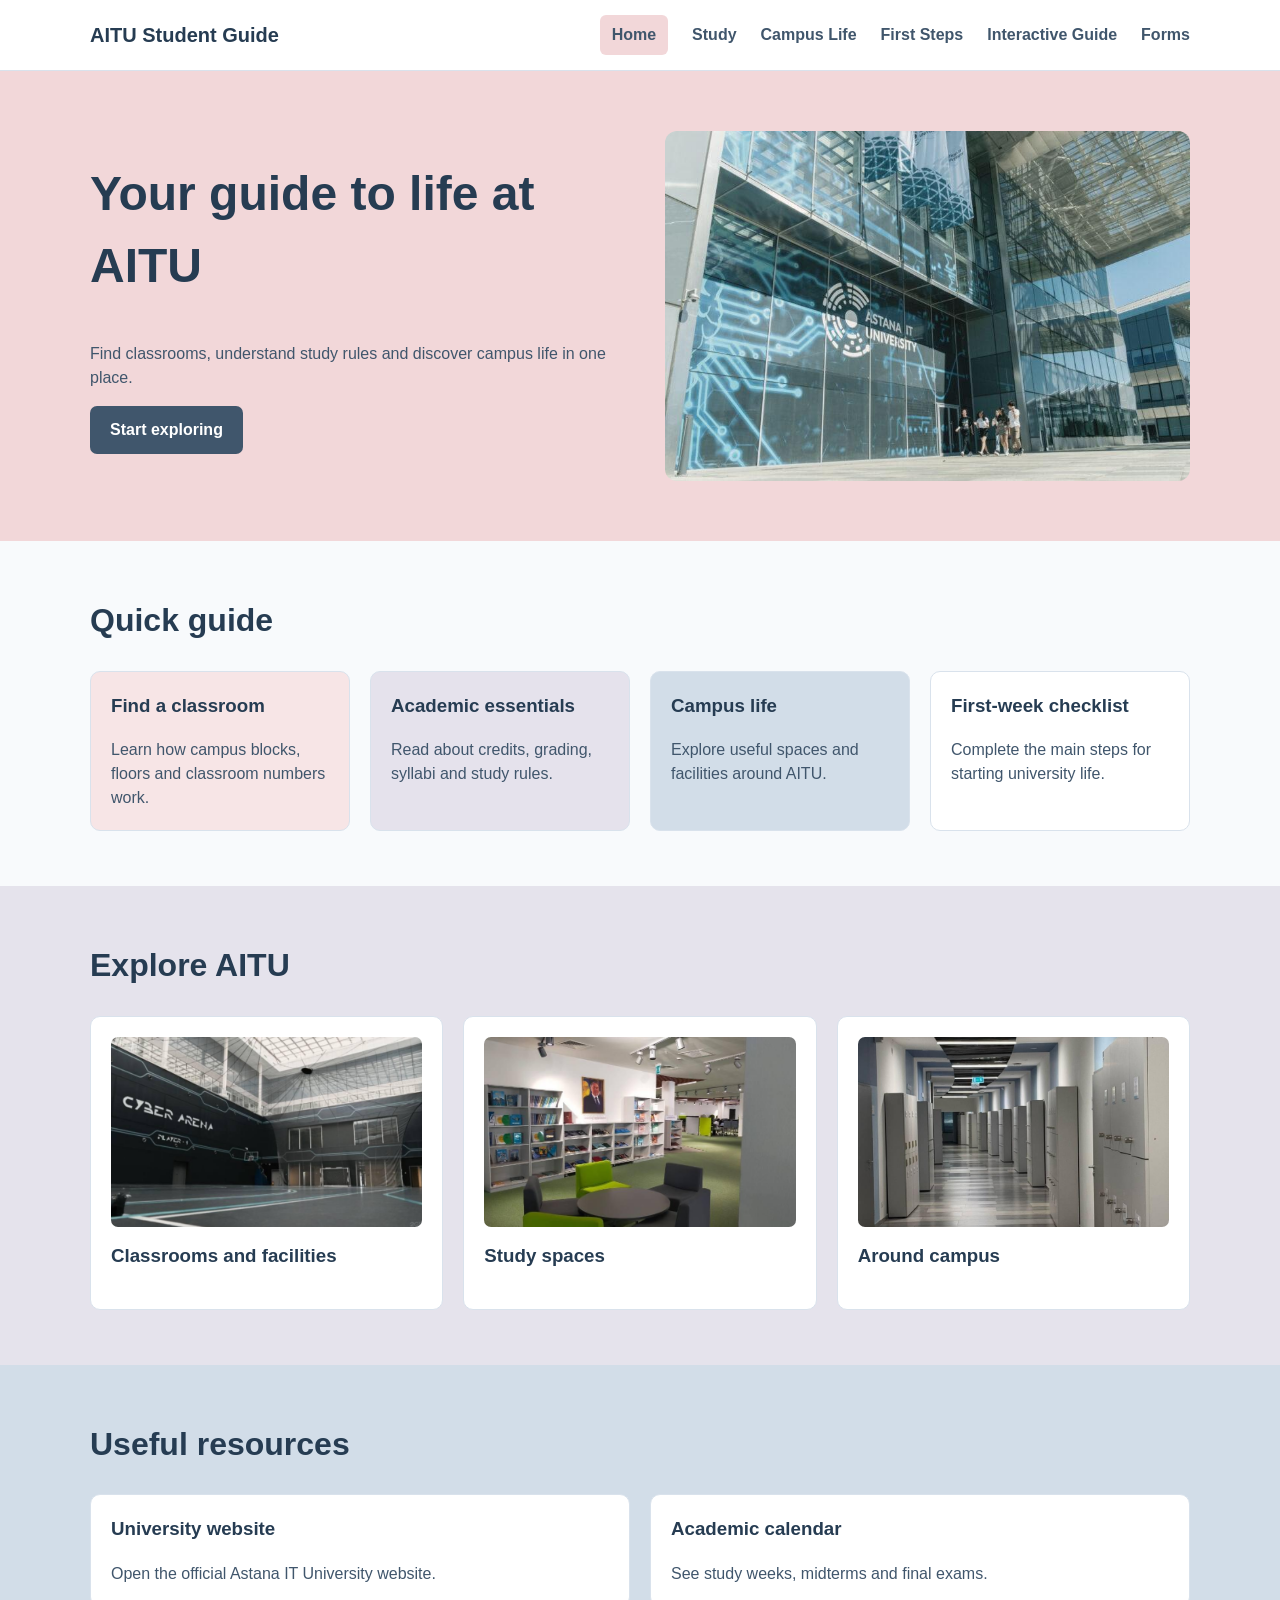
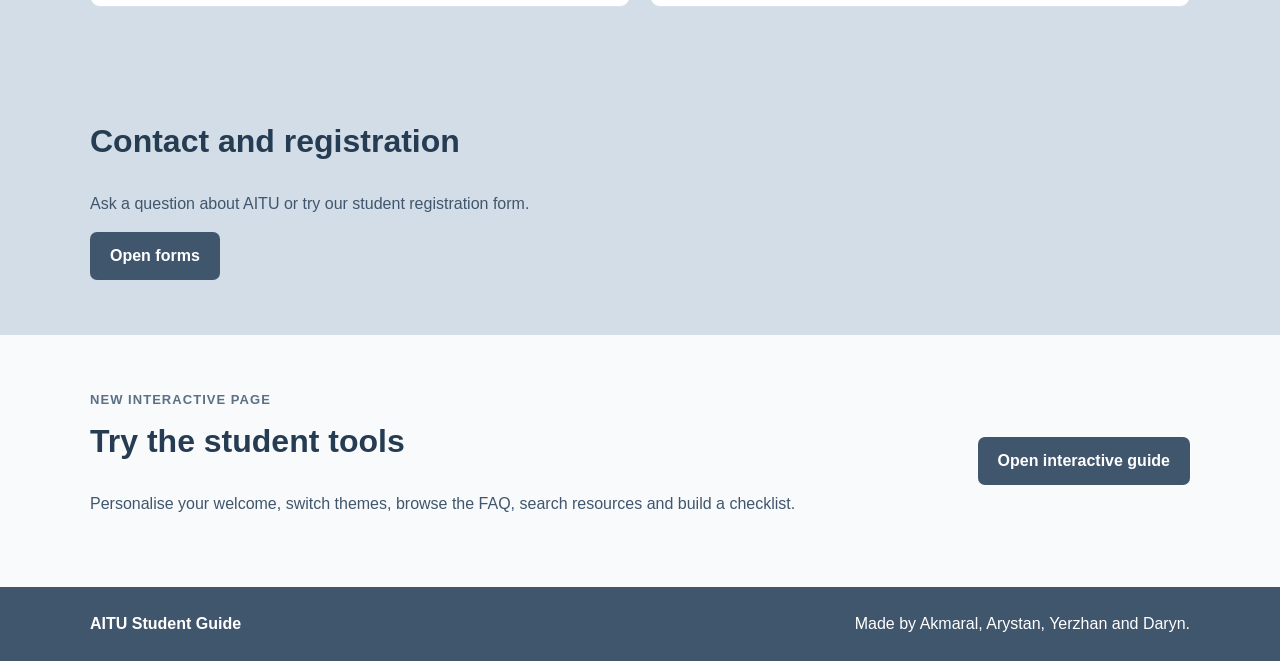
==== commit ea258329: "Assignment 6 completed" ====
--- a/index.html
+++ b/index.html
@@ -1,140 +1,116 @@
 <!DOCTYPE html>
+
 <html lang="en">
 <head>
-  <meta charset="UTF-8">
-  <meta name="viewport" content="width=device-width, initial-scale=1.0">
-  <meta name="description" content="A student guide to studying and campus life at Astana IT University.">
-  <title>Home | AITU Student Guide</title>
-  <link rel="stylesheet" href="css/style.css">
-  <link rel="stylesheet" href="css/responsive.css">
-</head>
+<meta charset="utf-8"/>
+<meta content="width=device-width, initial-scale=1.0" name="viewport"/>
+<meta content="A student guide to studying and campus life at Astana IT University." name="description"/>
+<title>Home | AITU Student Guide</title>
+<link href="css/style.css" rel="stylesheet"/>
+<link href="css/responsive.css" rel="stylesheet"/>
+<link href="data:," rel="icon"/></head>
 <body>
- 
-  <header class="site-header">
-    <div class="container header-inner">
-      <a class="logo" href="index.html">AITU Student Guide</a>
-
-      <nav aria-label="Main navigation">
-        <ul class="nav-list">
-          <li><a class="active" href="index.html">Home</a></li>
-          <li><a href="study.html">Study</a></li>
-          <li><a href="campus.html">Campus Life</a></li>
-          <li><a href="start.html">First Steps</a></li>
-          <li><a href="interactive.html">Interactive Guide</a></li>
-        </ul>
-      </nav>
-    </div>
-  </header>
-  <main>
-    
-    <section class="hero">
-      <div class="container hero-inner">
-        <div class="hero-text">
-          <h1>Your guide to life at AITU</h1>
-          <p>Find classrooms, understand study rules and discover campus life in one place.</p>
-          <a class="button" href="start.html">Start exploring</a>
-        </div>
-
-        <div class="hero-image">
-          <img src="images/campus-exterior.jpg" alt="The entrance to Astana IT University">
-        </div>
-      </div>
-    </section>
-
-    <section class="section">
-      <div class="container">
-        <h2>Quick guide</h2>
-
-        <div class="grid grid-4">
-          <a class="card card-link card-pink" href="campus.html#classrooms">
-            <h3>Find a classroom</h3>
-            <p>Learn how campus blocks, floors and classroom numbers work.</p>
-          </a>
-
-          <a class="card card-link card-lavender" href="study.html">
-            <h3>Academic essentials</h3>
-            <p>Read about credits, grading, syllabi and study rules.</p>
-          </a>
-
-          <a class="card card-link card-blue" href="campus.html">
-            <h3>Campus life</h3>
-            <p>Explore useful spaces and facilities around AITU.</p>
-          </a>
-
-          <a class="card card-link" href="start.html#checklist">
-            <h3>First-week checklist</h3>
-            <p>Complete the main steps for starting university life.</p>
-          </a>
-        </div>
-      </div>
-    </section>
-  
-  <section class="section section-lavender">
-      <div class="container">
-        <h2>Explore AITU</h2>
-
-        <div class="grid grid-3">
-          <article class="card">
-            <img src="images/cyber-arena.jpg" alt="Cyber Arena sports hall at AITU">
-            <h3>Classrooms and facilities</h3>
-          </article>
-
-          <article class="card">
-            <img src="images/study-space.jpg" alt="Library and study space at AITU">
-            <h3>Study spaces</h3>
-          </article>
-
-          <article class="card">
-            <img src="images/campus-hallway.jpg" alt="Hallway inside the AITU campus">
-            <h3>Around campus</h3>
-          </article>
-        </div>
-      </div>
-    </section>
-
-    <section class="section section-blue">
-      <div class="container">
-        <h2>Useful resources</h2>
-
-        <div class="resource-links">
-          <a class="card card-link" href="https://astanait.edu.kz/" target="_blank" rel="noopener">
-            <h3>University website</h3>
-            <p>Open the official Astana IT University website.</p>
-          </a>
-
-          <a class="card card-link" href="study.html#calendar">
-            <h3>Academic calendar</h3>
-            <p>See study weeks, midterms and final exams.</p>
-          </a>
-        </div>
-      </div>
-    </section>
-
-    <section class="section section-blue">
-  <div class="container">
-    <h2>Contact and registration</h2>
-    <p>Ask a question about AITU or try our student registration form.</p>
-    <a class="button" href="forms.html">Open forms</a>
-  </div>
+<header class="site-header">
+<div class="container header-inner">
+<a class="logo" href="index.html">AITU Student Guide</a>
+<nav aria-label="Main navigation">
+<ul class="nav-list"><li><a aria-current="page" class="active" href="index.html">Home</a></li><li><a href="study.html">Study</a></li><li><a href="campus.html">Campus Life</a></li><li><a href="start.html">First Steps</a></li><li><a href="interactive.html">Interactive Guide</a></li><li><a href="forms.html">Forms</a></li></ul>
+</nav>
+</div>
+</header>
+<main>
+<section class="hero">
+<div class="container hero-inner">
+<div class="hero-text">
+<h1>Your guide to life at AITU</h1>
+<p>Find classrooms, understand study rules and discover campus life in one place.</p>
+<a class="button" href="start.html">Start exploring</a>
+</div>
+<div class="hero-image">
+<img alt="The entrance to Astana IT University" src="images/campus-exterior.jpg"/>
+</div>
+</div>
 </section>
-
-    <section class="section">
-      <div class="container interactive-callout">
-        <div>
-          <p class="task-label">New interactive page</p>
-          <h2>Try the student tools</h2>
-          <p>Personalise your welcome, switch themes, browse the FAQ, search resources and build a checklist.</p>
-        </div>
-        <a class="button" href="interactive.html">Open interactive guide</a>
-      </div>
-    </section>
-  </main>
-
-  <footer class="site-footer">
-    <div class="container footer-inner">
-      <strong>AITU Student Guide</strong>
-      <p>Made by Akmaral, Arystan, Yerzhan and Daryn.</p>
-    </div>
-  </footer>
+<section class="section">
+<div class="container">
+<h2>Quick guide</h2>
+<div class="grid grid-4">
+<a class="card card-link card-pink" href="campus.html#classrooms">
+<h3>Find a classroom</h3>
+<p>Learn how campus blocks, floors and classroom numbers work.</p>
+</a>
+<a class="card card-link card-lavender" href="study.html">
+<h3>Academic essentials</h3>
+<p>Read about credits, grading, syllabi and study rules.</p>
+</a>
+<a class="card card-link card-blue" href="campus.html">
+<h3>Campus life</h3>
+<p>Explore useful spaces and facilities around AITU.</p>
+</a>
+<a class="card card-link" href="start.html#checklist">
+<h3>First-week checklist</h3>
+<p>Complete the main steps for starting university life.</p>
+</a>
+</div>
+</div>
+</section>
+<section class="section section-lavender">
+<div class="container">
+<h2>Explore AITU</h2>
+<div class="grid grid-3">
+<article class="card">
+<img alt="Cyber Arena sports hall at AITU" src="images/cyber-arena.jpg"/>
+<h3>Classrooms and facilities</h3>
+</article>
+<article class="card">
+<img alt="Library and study space at AITU" src="images/study-space.jpg"/>
+<h3>Study spaces</h3>
+</article>
+<article class="card">
+<img alt="Hallway inside the AITU campus" src="images/campus-hallway.jpg"/>
+<h3>Around campus</h3>
+</article>
+</div>
+</div>
+</section>
+<section class="section section-blue">
+<div class="container">
+<h2>Useful resources</h2>
+<div class="resource-links">
+<a class="card card-link" href="https://astanait.edu.kz/" rel="noopener" target="_blank">
+<h3>University website</h3>
+<p>Open the official Astana IT University website.</p>
+</a>
+<a class="card card-link" href="study.html#calendar">
+<h3>Academic calendar</h3>
+<p>See study weeks, midterms and final exams.</p>
+</a>
+</div>
+</div>
+</section>
+<section class="section section-blue">
+<div class="container">
+<h2>Contact and registration</h2>
+<p>Ask a question about AITU or try our student registration form.</p>
+<a class="button" href="forms.html">Open forms</a>
+</div>
+</section>
+<section class="section">
+<div class="container interactive-callout">
+<div>
+<p class="task-label">New interactive page</p>
+<h2>Try the student tools</h2>
+<p>Personalise your welcome, switch themes, browse the FAQ, search resources and build a checklist.</p>
+</div>
+<a class="button" href="interactive.html">Open interactive guide</a>
+</div>
+</section>
+</main>
+<footer class="site-footer">
+<div class="container footer-inner">
+<strong>AITU Student Guide</strong>
+<p>Made by Akmaral, Arystan, Yerzhan and Daryn.</p>
+</div>
+</footer>
 </body>
 </html>
--- a/css/style.css
+++ b/css/style.css
@@ -85,7 +85,7 @@
 
 .nav-list a:hover,
 .nav-list a:focus {
-  color: #748da6;
+  color: #40566c;
 }
 
 .nav-list .active {
@@ -119,7 +119,7 @@
   display: inline-block;
   padding: 12px 20px;
   color: #ffffff;
-  background-color: #748da6;
+  background-color: #40566c;
   border-radius: 7px;
   font-weight: bold;
   text-decoration: none;
@@ -162,7 +162,7 @@
 
 .card-link:hover,
 .card-link:focus {
-  border-color: #748da6;
+  border-color: #40566c;
 }
 
 .card p:last-child {
@@ -214,7 +214,7 @@
 .site-footer {
   padding: 25px 0;
   color: #ffffff;
-  background-color: #748da6;
+  background-color: #40566c;
 }
 
 .footer-inner {
@@ -255,7 +255,7 @@
 
 .grade-result {
   color: #ffffff;
-  background-color: #748da6;
+  background-color: #40566c;
 }
 
 .grade-result h3 {
@@ -325,50 +325,7 @@
   gap: 20px;
 }
 
-.contact-form {
-  padding: 28px;
-  background-color: #ffffff;
-  border: 1px solid #d9e2ec;
-  border-radius: 10px;
-}
-
-.contact-form label {
-  display: block;
-  margin-top: 18px;
-  margin-bottom: 8px;
-  font-weight: bold;
-}
-
-.contact-form label:first-of-type {
-  margin-top: 0;
-}
-
-.contact-form input,
-.contact-form textarea {
-  width: 100%;
-  padding: 12px 14px;
-  font-family: inherit;
-  font-size: 15px;
-  color: #40566c;
-  background-color: #f8fafc;
-  border: 1px solid #d9e2ec;
-  border-radius: 6px;
-}
-
-.contact-form textarea {
-  resize: vertical;
-}
-
-#demo-note {
-  margin-bottom: 24px;
-  padding: 12px 16px;
-  font-size: 14px;
-  background-color: #e5e2ec;
-  border-left: 4px solid #748da6;
-  border-radius: 6px;
-}
-
-/* Assignment 5 Part 1 interactive page */
+
 .interactive-hero {
   padding: 72px 0;
   background: linear-gradient(135deg, #f2d7d9 0%, #e5e3ec 55%, #d2dde8 100%);
@@ -493,7 +450,7 @@
 }
 
 .theme-swatch-accent {
-  background-color: #748da6;
+  background-color: #40566c;
 }
 
 .section-intro {
@@ -699,3 +656,102 @@
   color: #263c52;
   background-color: #f2d7d9;
 }
+
+[hidden] {
+  display: none !important;
+}
+
+body {
+  overflow-wrap: anywhere;
+}
+
+button, input, select, textarea {
+  font: inherit;
+}
+
+.button {
+  border: 0;
+  cursor: pointer;
+}
+
+.logo {
+  flex-shrink: 0;
+}
+
+.nav-list a {
+  display: inline-block;
+  padding: 8px 0;
+}
+
+.hero-text, .hero-image, .card, .step-card {
+  min-width: 0;
+}
+
+figure {
+  margin: 0;
+}
+
+.filter-controls {
+  display: flex;
+  align-items: end;
+  flex-wrap: wrap;
+  gap: 16px;
+  margin: 20px 0;
+}
+
+.filter-controls > div {
+  flex: 1 1 220px;
+  min-width: 0;
+}
+
+.filter-controls label {
+  display: block;
+  margin-bottom: 8px;
+  font-weight: bold;
+}
+
+.filter-controls input, .filter-controls select {
+  width: 100%;
+  padding: 12px;
+  border: 1px solid #748da6;
+  border-radius: 6px;
+  background: #ffffff;
+  color: #263c52;
+}
+
+.task-notice {
+  display: none;
+  padding: 10px;
+  background: #e5e3ec;
+  color: #263c52;
+}
+
+.error-text {
+  color: #a32432;
+}
+
+.dynamic-list span {
+  min-width: 0;
+}
+
+.dark-theme .hero, .dark-theme .card, .dark-theme .step-card {
+  background: #172737;
+  color: #dbe7f2;
+}
+
+.dark-theme .filter-controls input, .dark-theme .filter-controls select {
+  background: #101b26;
+  color: #f4f8fb;
+}
+
+.dark-theme :focus-visible {
+  outline-color: #f2d7d9;
+}
+
+.dark-theme .error-text {
+  color: #ffb8c0;
+}
+
+.dark-theme .nav-list a:hover {
+  color: #f2d7d9;
+}
--- a/css/responsive.css
+++ b/css/responsive.css
@@ -1,4 +1,15 @@
 @media (max-width: 900px) {
+  .header-inner {
+    flex-direction: column;
+    padding: 18px 0;
+    gap: 14px;
+  }
+
+  .nav-list {
+    justify-content: center;
+    row-gap: 18px;
+  }
+
   .hero-inner {
     gap: 30px;
   }
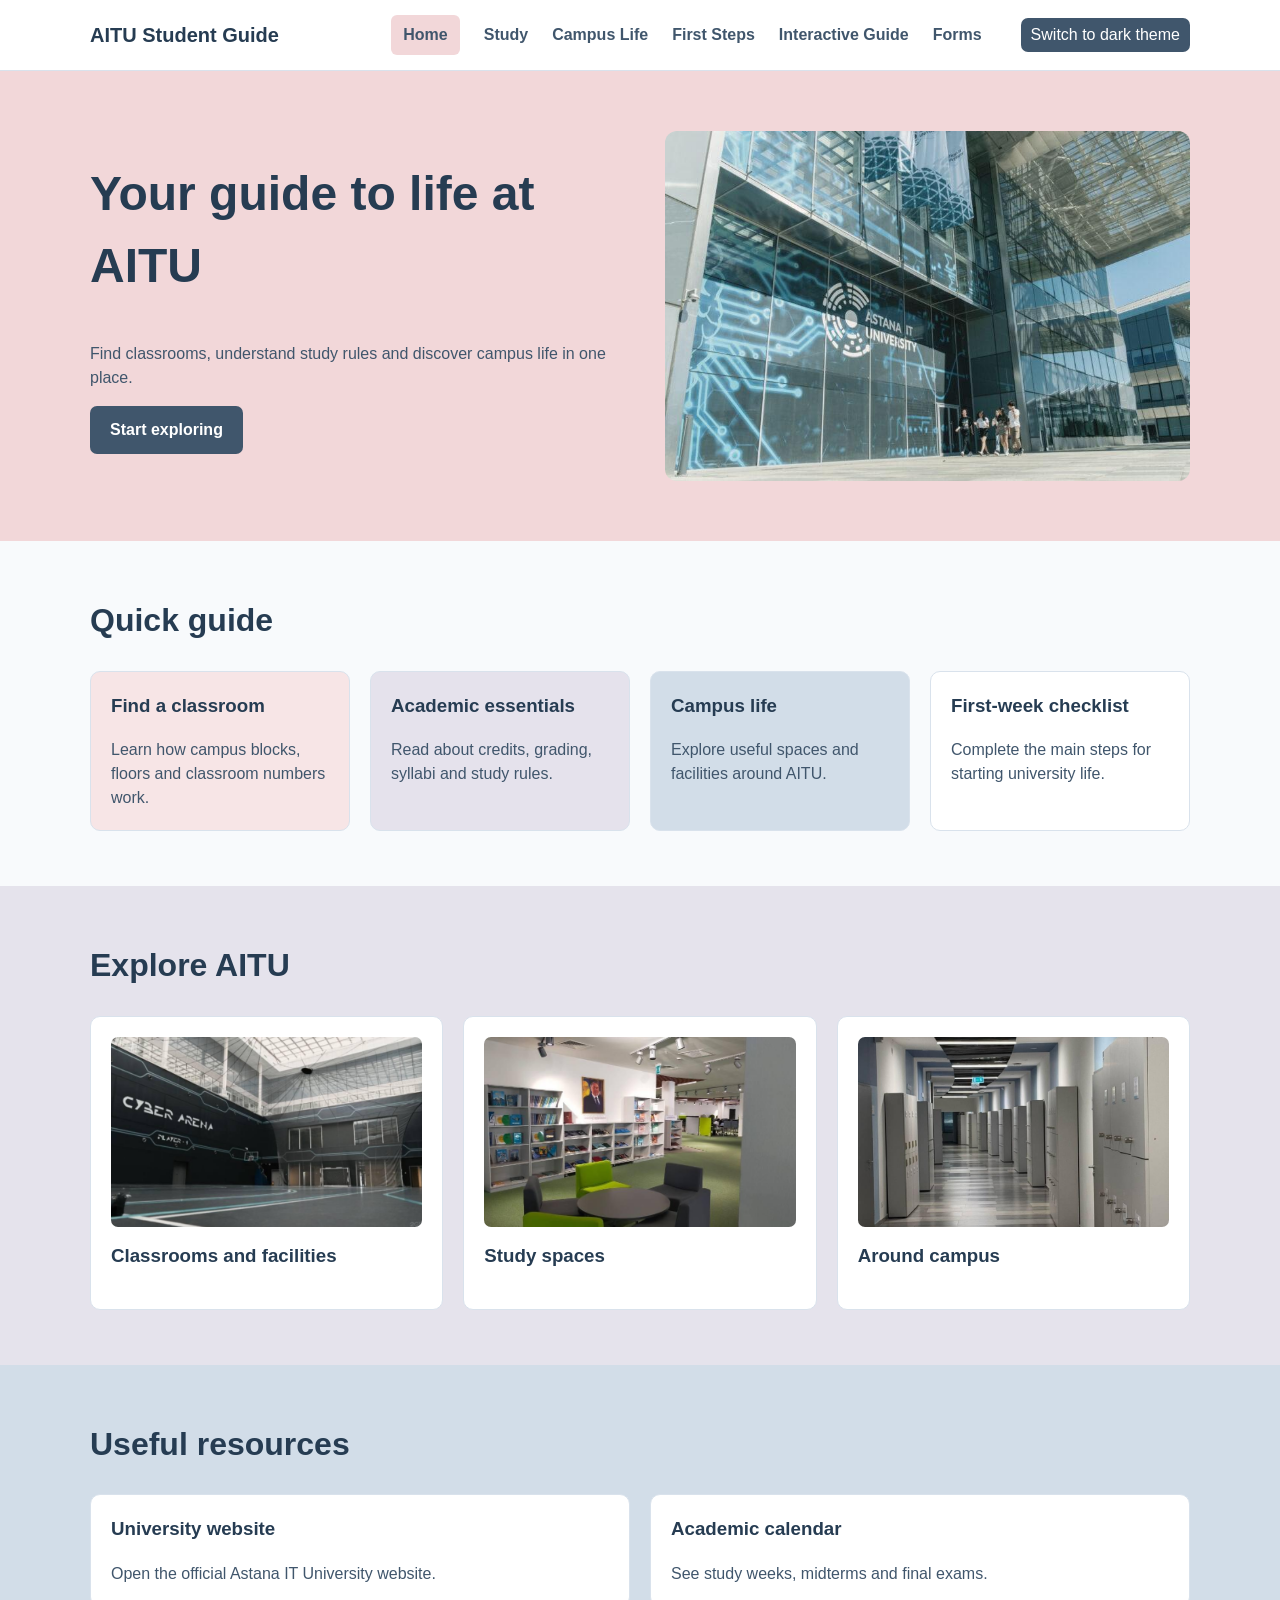
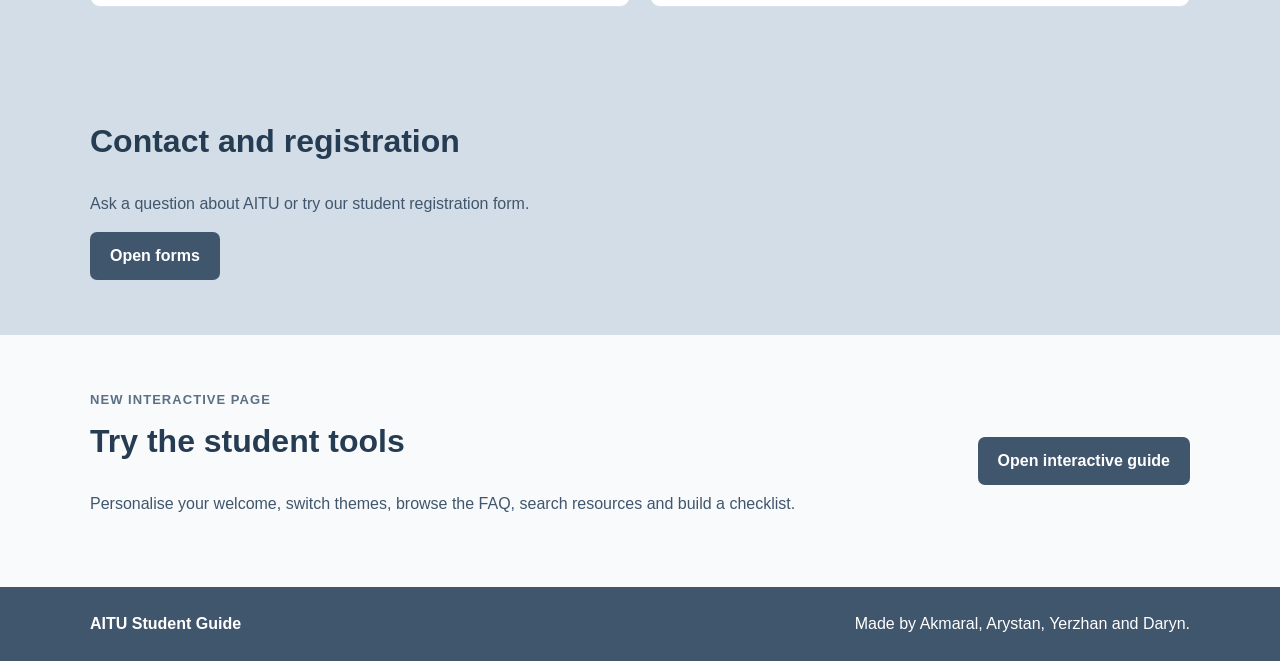
==== commit baf4f2bb: "Final changes blablabla" ====
--- a/index.html
+++ b/index.html
@@ -1,5 +1,4 @@
 <!DOCTYPE html>
-
 <html lang="en">
 <head>
 <meta charset="utf-8"/>
@@ -14,7 +13,15 @@
 <div class="container header-inner">
 <a class="logo" href="index.html">AITU Student Guide</a>
 <nav aria-label="Main navigation">
-<ul class="nav-list"><li><a aria-current="page" class="active" href="index.html">Home</a></li><li><a href="study.html">Study</a></li><li><a href="campus.html">Campus Life</a></li><li><a href="start.html">First Steps</a></li><li><a href="interactive.html">Interactive Guide</a></li><li><a href="forms.html">Forms</a></li></ul>
+<ul class="nav-list">
+<li><a aria-current="page" class="active" href="index.html">Home</a></li>
+<li><a href="study.html">Study</a></li>
+<li><a href="campus.html">Campus Life</a></li>
+<li><a href="start.html">First Steps</a></li>
+<li><a href="interactive.html">Interactive Guide</a></li>
+<li><a href="forms.html">Forms</a></li>
+<li><button aria-pressed="false" class="button theme-button" id="theme-toggle" type="button" style="padding: 5px 10px; margin-left: 15px;">Switch to dark theme</button></li>
+</ul>
 </nav>
 </div>
 </header>
@@ -112,5 +119,7 @@
 <p>Made by Akmaral, Arystan, Yerzhan and Daryn.</p>
 </div>
 </footer>
+<script src="js/vendor/jquery-3.7.1.min.js"></script>
+<script src="js/site.js"></script>
 </body>
-</html>
+</html>
--- a/css/style.css
+++ b/css/style.css
@@ -8,6 +8,7 @@
   background-color: #f8fafc;
   font-family: Arial, sans-serif;
   line-height: 1.5;
+  overflow-wrap: anywhere;
 }
 
 h1,
@@ -67,10 +68,12 @@
   font-size: 20px;
   font-weight: bold;
   text-decoration: none;
+  flex-shrink: 0;
 }
 
 .nav-list {
   display: flex;
+  align-items: center;
   flex-wrap: wrap;
   margin: 0;
   padding: 0;
@@ -79,6 +82,8 @@
 }
 
 .nav-list a {
+  display: inline-block;
+  padding: 8px 0;
   font-weight: bold;
   text-decoration: none;
 }
@@ -108,6 +113,7 @@
 .hero-text,
 .hero-image {
   flex: 1;
+  min-width: 0;
 }
 
 .hero-image img {
@@ -120,14 +126,18 @@
   padding: 12px 20px;
   color: #ffffff;
   background-color: #40566c;
+  border: 0;
   border-radius: 7px;
+  cursor: pointer;
   font-weight: bold;
   text-decoration: none;
+  transition: transform 0.2s ease, background-color 0.2s ease;
 }
 
 .button:hover,
 .button:focus {
   background-color: #263c52;
+  transform: translateY(-2px);
 }
 
 .grid {
@@ -148,6 +158,13 @@
   background-color: #ffffff;
   border: 1px solid #d9e2ec;
   border-radius: 10px;
+  min-width: 0;
+  transition: transform 0.2s ease, box-shadow 0.2s ease;
+}
+
+.card:hover {
+  transform: translateY(-3px);
+  box-shadow: 0 8px 20px rgba(38, 60, 82, 0.12);
 }
 
 .card img {
@@ -310,6 +327,7 @@
   background-color: #ffffff;
   border: 1px solid #d9e2ec;
   border-radius: 10px;
+  min-width: 0;
 }
 
 .platform-grid,
@@ -324,7 +342,6 @@
   grid-template-columns: repeat(4, 1fr);
   gap: 20px;
 }
-
 
 .interactive-hero {
   padding: 72px 0;
@@ -587,6 +604,61 @@
   background-color: #e8c6c9;
 }
 
+button,
+input,
+select,
+textarea {
+  font: inherit;
+}
+
+figure {
+  margin: 0;
+}
+
+.filter-controls {
+  display: flex;
+  align-items: end;
+  flex-wrap: wrap;
+  gap: 16px;
+  margin: 20px 0;
+}
+
+.filter-controls > div {
+  flex: 1 1 220px;
+  min-width: 0;
+}
+
+.filter-controls label {
+  display: block;
+  margin-bottom: 8px;
+  font-weight: bold;
+}
+
+.filter-controls input,
+.filter-controls select {
+  width: 100%;
+  padding: 12px;
+  border: 1px solid #748da6;
+  border-radius: 6px;
+  background: #ffffff;
+  color: #263c52;
+}
+
+.task-notice {
+  display: none;
+  padding: 10px;
+  background: #e5e3ec;
+  color: #263c52;
+}
+
+.error-text {
+  color: #a32432;
+}
+
+.dynamic-list span {
+  min-width: 0;
+}
+
 .dark-theme {
   color: #dbe7f2;
   background-color: #101b26;
@@ -595,11 +667,13 @@
 .dark-theme h1,
 .dark-theme h2,
 .dark-theme h3,
+.dark-theme h5,
 .dark-theme .logo,
 .dark-theme .interactive-panel label,
 .dark-theme .search-control label,
 .dark-theme .result-count,
-.dark-theme .item-count {
+.dark-theme .item-count,
+.dark-theme .icon {
   color: #f4f8fb;
 }
 
@@ -607,8 +681,17 @@
 .dark-theme .interactive-panel,
 .dark-theme .faq-item,
 .dark-theme .guide-card,
-.dark-theme .no-results {
+.dark-theme .no-results,
+.dark-theme .hero,
+.dark-theme .card,
+.dark-theme .step-card,
+.dark-theme .calendar-item,
+.dark-theme .grade-item,
+.dark-theme .card-pink,
+.dark-theme .card-lavender,
+.dark-theme .card-blue {
   background-color: #172737;
+  color: #dbe7f2;
   border-color: #40566c;
 }
 
@@ -630,7 +713,9 @@
 
 .dark-theme .control-row input,
 .dark-theme .search-control input,
-.dark-theme .dynamic-list li {
+.dark-theme .dynamic-list li,
+.dark-theme .filter-controls input,
+.dark-theme .filter-controls select {
   color: #f4f8fb;
   background-color: #101b26;
   border-color: #56718a;
@@ -657,101 +742,18 @@
   background-color: #f2d7d9;
 }
 
+.dark-theme :focus-visible {
+  outline-color: #f2d7d9;
+}
+
+.dark-theme .error-text {
+  color: #ffb8c0;
+}
+
+.dark-theme .nav-list a:hover {
+  color: #f2d7d9;
+}
+
 [hidden] {
   display: none !important;
-}
-
-body {
-  overflow-wrap: anywhere;
-}
-
-button, input, select, textarea {
-  font: inherit;
-}
-
-.button {
-  border: 0;
-  cursor: pointer;
-}
-
-.logo {
-  flex-shrink: 0;
-}
-
-.nav-list a {
-  display: inline-block;
-  padding: 8px 0;
-}
-
-.hero-text, .hero-image, .card, .step-card {
-  min-width: 0;
-}
-
-figure {
-  margin: 0;
-}
-
-.filter-controls {
-  display: flex;
-  align-items: end;
-  flex-wrap: wrap;
-  gap: 16px;
-  margin: 20px 0;
-}
-
-.filter-controls > div {
-  flex: 1 1 220px;
-  min-width: 0;
-}
-
-.filter-controls label {
-  display: block;
-  margin-bottom: 8px;
-  font-weight: bold;
-}
-
-.filter-controls input, .filter-controls select {
-  width: 100%;
-  padding: 12px;
-  border: 1px solid #748da6;
-  border-radius: 6px;
-  background: #ffffff;
-  color: #263c52;
-}
-
-.task-notice {
-  display: none;
-  padding: 10px;
-  background: #e5e3ec;
-  color: #263c52;
-}
-
-.error-text {
-  color: #a32432;
-}
-
-.dynamic-list span {
-  min-width: 0;
-}
-
-.dark-theme .hero, .dark-theme .card, .dark-theme .step-card {
-  background: #172737;
-  color: #dbe7f2;
-}
-
-.dark-theme .filter-controls input, .dark-theme .filter-controls select {
-  background: #101b26;
-  color: #f4f8fb;
-}
-
-.dark-theme :focus-visible {
-  outline-color: #f2d7d9;
-}
-
-.dark-theme .error-text {
-  color: #ffb8c0;
-}
-
-.dark-theme .nav-list a:hover {
-  color: #f2d7d9;
-}
+}
